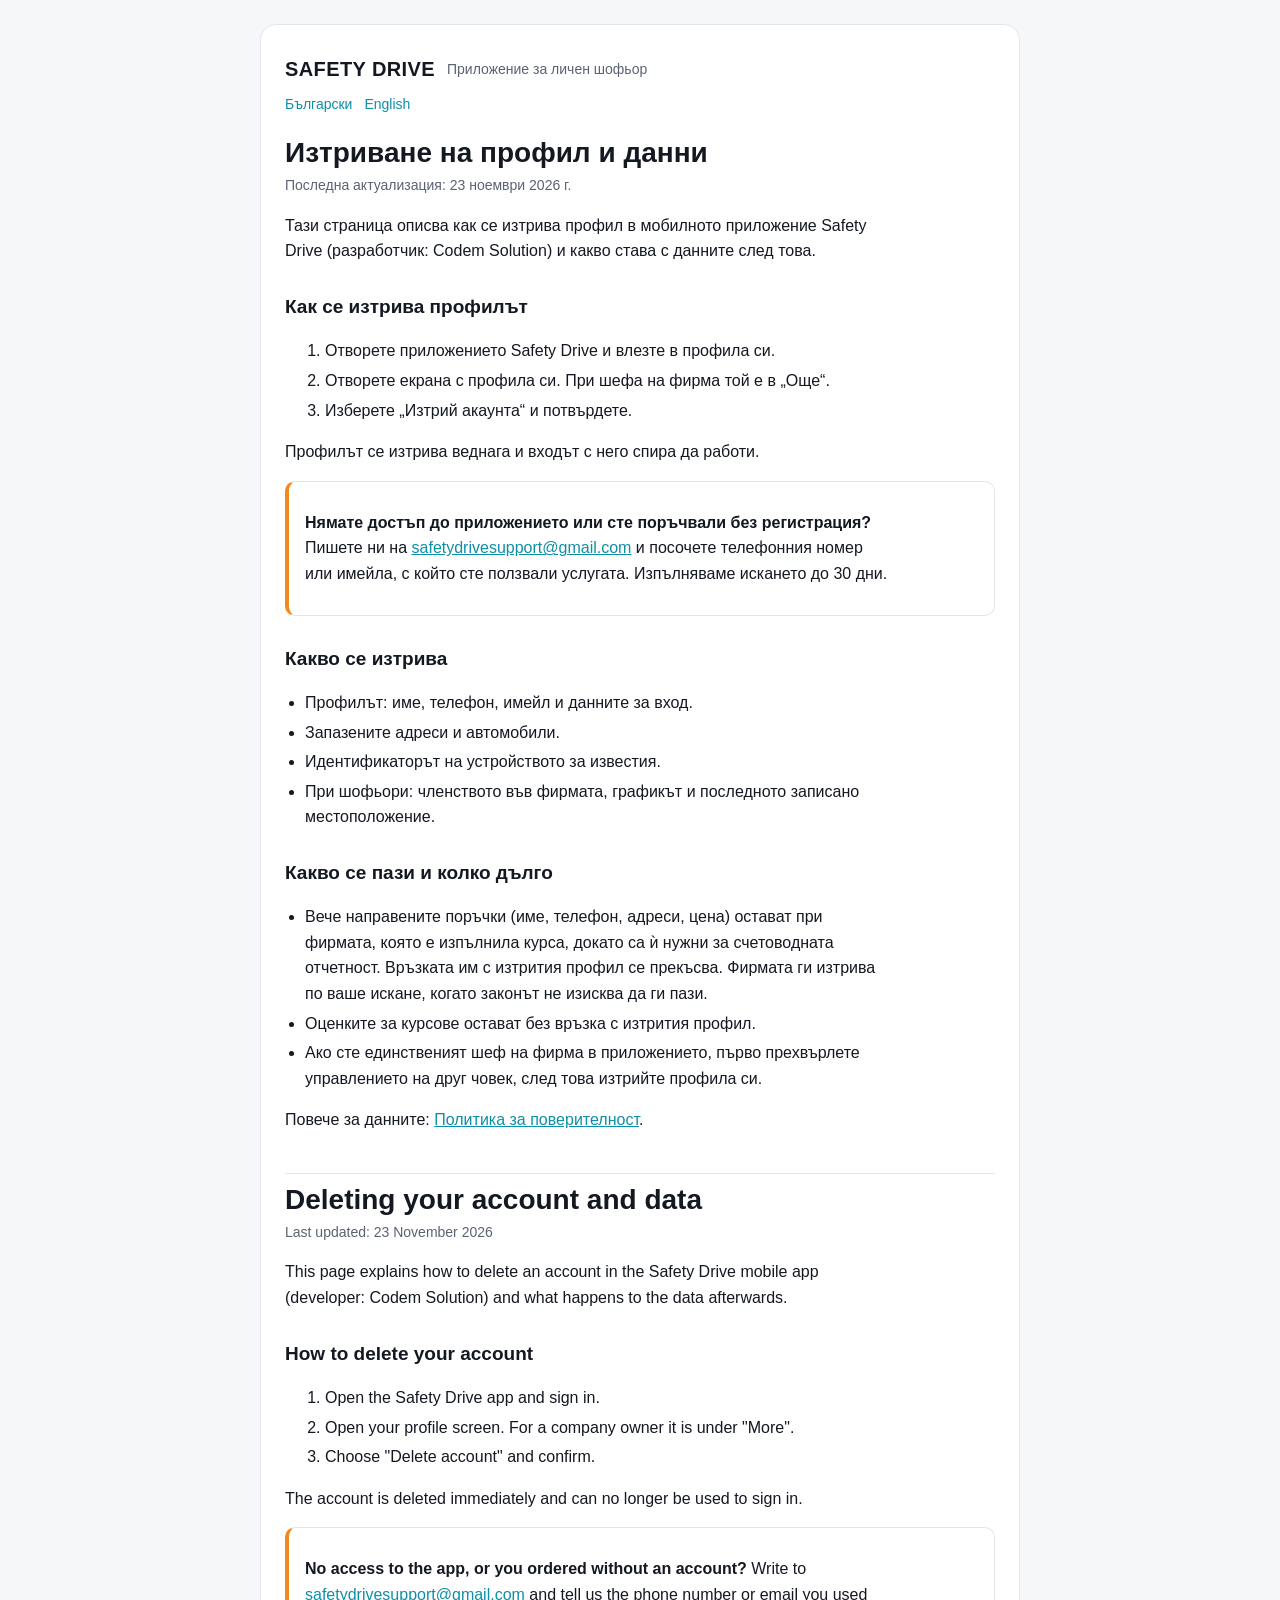
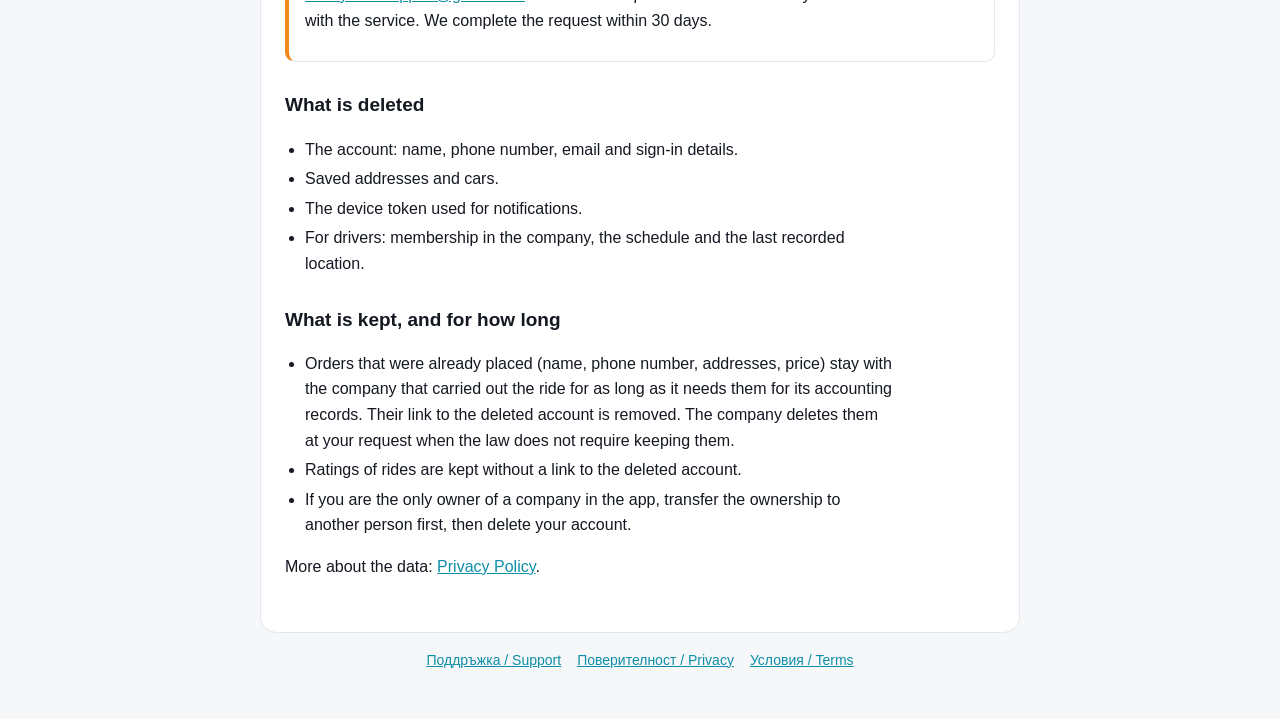
==== delete-account/index.html @ 42b5f899 "Страница за изтриване на профил и данни; политиката е уточнена по кода (IP адрес, вход с телефон, ка" ====
<!doctype html>
<html lang="bg">
<head>
<meta charset="utf-8">
<meta name="viewport" content="width=device-width, initial-scale=1">
<title>Safety Drive - Изтриване на профил и данни</title>
<meta name="description" content="Как се изтрива профил в приложението Safety Drive и какво става с данните.">
<link rel="stylesheet" href="../style.css">
</head>
<body>
<main>
  <header class="brand"><strong>SAFETY DRIVE</strong><span>Приложение за личен шофьор</span></header>
  <nav class="lang"><a href="#bg">Български</a><a href="#en">English</a></nav>

  <section id="bg" lang="bg">
    <h1>Изтриване на профил и данни</h1>
    <p class="updated">Последна актуализация: 23 ноември 2026 г.</p>

    <p>Тази страница описва как се изтрива профил в мобилното приложение Safety Drive (разработчик: Codem Solution) и какво става с данните след това.</p>

    <h2>Как се изтрива профилът</h2>
    <ol>
      <li>Отворете приложението Safety Drive и влезте в профила си.</li>
      <li>Отворете екрана с профила си. При шефа на фирма той е в „Още“.</li>
      <li>Изберете „Изтрий акаунта“ и потвърдете.</li>
    </ol>
    <p>Профилът се изтрива веднага и входът с него спира да работи.</p>

    <div class="box">
      <p><strong>Нямате достъп до приложението или сте поръчвали без регистрация?</strong> Пишете ни на <a href="mailto:safetydrivesupport@gmail.com?subject=Изтриване%20на%20данни%20Safety%20Drive">safetydrivesupport@gmail.com</a> и посочете телефонния номер или имейла, с който сте ползвали услугата. Изпълняваме искането до 30 дни.</p>
    </div>

    <h2>Какво се изтрива</h2>
    <ul>
      <li>Профилът: име, телефон, имейл и данните за вход.</li>
      <li>Запазените адреси и автомобили.</li>
      <li>Идентификаторът на устройството за известия.</li>
      <li>При шофьори: членството във фирмата, графикът и последното записано местоположение.</li>
    </ul>

    <h2>Какво се пази и колко дълго</h2>
    <ul>
      <li>Вече направените поръчки (име, телефон, адреси, цена) остават при фирмата, която е изпълнила курса, докато са ѝ нужни за счетоводната отчетност. Връзката им с изтрития профил се прекъсва. Фирмата ги изтрива по ваше искане, когато законът не изисква да ги пази.</li>
      <li>Оценките за курсове остават без връзка с изтрития профил.</li>
      <li>Ако сте единственият шеф на фирма в приложението, първо прехвърлете управлението на друг човек, след това изтрийте профила си.</li>
    </ul>

    <p>Повече за данните: <a href="../privacy/">Политика за поверителност</a>.</p>
  </section>

  <hr>

  <section id="en" lang="en">
    <h1>Deleting your account and data</h1>
    <p class="updated">Last updated: 23 November 2026</p>

    <p>This page explains how to delete an account in the Safety Drive mobile app (developer: Codem Solution) and what happens to the data afterwards.</p>

    <h2>How to delete your account</h2>
    <ol>
      <li>Open the Safety Drive app and sign in.</li>
      <li>Open your profile screen. For a company owner it is under "More".</li>
      <li>Choose "Delete account" and confirm.</li>
    </ol>
    <p>The account is deleted immediately and can no longer be used to sign in.</p>

    <div class="box">
      <p><strong>No access to the app, or you ordered without an account?</strong> Write to <a href="mailto:safetydrivesupport@gmail.com?subject=Safety%20Drive%20data%20deletion">safetydrivesupport@gmail.com</a> and tell us the phone number or email you used with the service. We complete the request within 30 days.</p>
    </div>

    <h2>What is deleted</h2>
    <ul>
      <li>The account: name, phone number, email and sign-in details.</li>
      <li>Saved addresses and cars.</li>
      <li>The device token used for notifications.</li>
      <li>For drivers: membership in the company, the schedule and the last recorded location.</li>
    </ul>

    <h2>What is kept, and for how long</h2>
    <ul>
      <li>Orders that were already placed (name, phone number, addresses, price) stay with the company that carried out the ride for as long as it needs them for its accounting records. Their link to the deleted account is removed. The company deletes them at your request when the law does not require keeping them.</li>
      <li>Ratings of rides are kept without a link to the deleted account.</li>
      <li>If you are the only owner of a company in the app, transfer the ownership to another person first, then delete your account.</li>
    </ul>

    <p>More about the data: <a href="../privacy/#en">Privacy Policy</a>.</p>
  </section>
</main>
<footer><a href="../">Поддръжка / Support</a><a href="../privacy/">Поверителност / Privacy</a><a href="../terms/">Условия / Terms</a></footer>
</body>
</html>
---- style.css ----
:root {
  --bg: #f6f7f9;
  --paper: #ffffff;
  --ink: #141821;
  --muted: #5a6273;
  --line: #e3e6ec;
  --accent: #0e8fa8;
  --accent-strong: #f08a1c;
}
@media (prefers-color-scheme: dark) {
  :root {
    --bg: #0e121b;
    --paper: #161b26;
    --ink: #eef1f6;
    --muted: #9aa3b5;
    --line: #262d3b;
    --accent: #2ccfe8;
    --accent-strong: #ff9a2e;
  }
}
* { box-sizing: border-box; }
html { -webkit-text-size-adjust: 100%; }
body {
  margin: 0;
  background: var(--bg);
  color: var(--ink);
  font: 16px/1.6 -apple-system, BlinkMacSystemFont, "Segoe UI", Roboto, "Helvetica Neue", Arial, sans-serif;
  padding: 24px 16px 48px;
}
main {
  max-width: 760px;
  margin: 0 auto;
  background: var(--paper);
  border: 1px solid var(--line);
  border-radius: 16px;
  padding: 28px 24px 36px;
}
header.brand { display: flex; align-items: center; gap: 12px; margin-bottom: 8px; }
header.brand strong { font-size: 20px; letter-spacing: 0.02em; }
header.brand span { color: var(--muted); font-size: 14px; }
nav.lang { font-size: 14px; margin: 4px 0 20px; color: var(--muted); }
nav.lang a { color: var(--accent); text-decoration: none; margin-right: 12px; }
h1 { font-size: 28px; line-height: 1.25; margin: 8px 0 4px; text-wrap: balance; }
h2 { font-size: 19px; margin: 28px 0 8px; text-wrap: balance; }
p, li { max-width: 66ch; }
ul { padding-left: 20px; }
li { margin: 4px 0; }
a { color: var(--accent); }
.updated { color: var(--muted); font-size: 14px; margin: 0 0 16px; }
.box {
  border: 1px solid var(--line);
  border-left: 4px solid var(--accent-strong);
  border-radius: 10px;
  padding: 12px 16px;
  margin: 16px 0;
}
hr { border: 0; border-top: 1px solid var(--line); margin: 40px 0 8px; }
footer { max-width: 760px; margin: 16px auto 0; color: var(--muted); font-size: 14px; text-align: center; }
footer a { margin: 0 8px; }
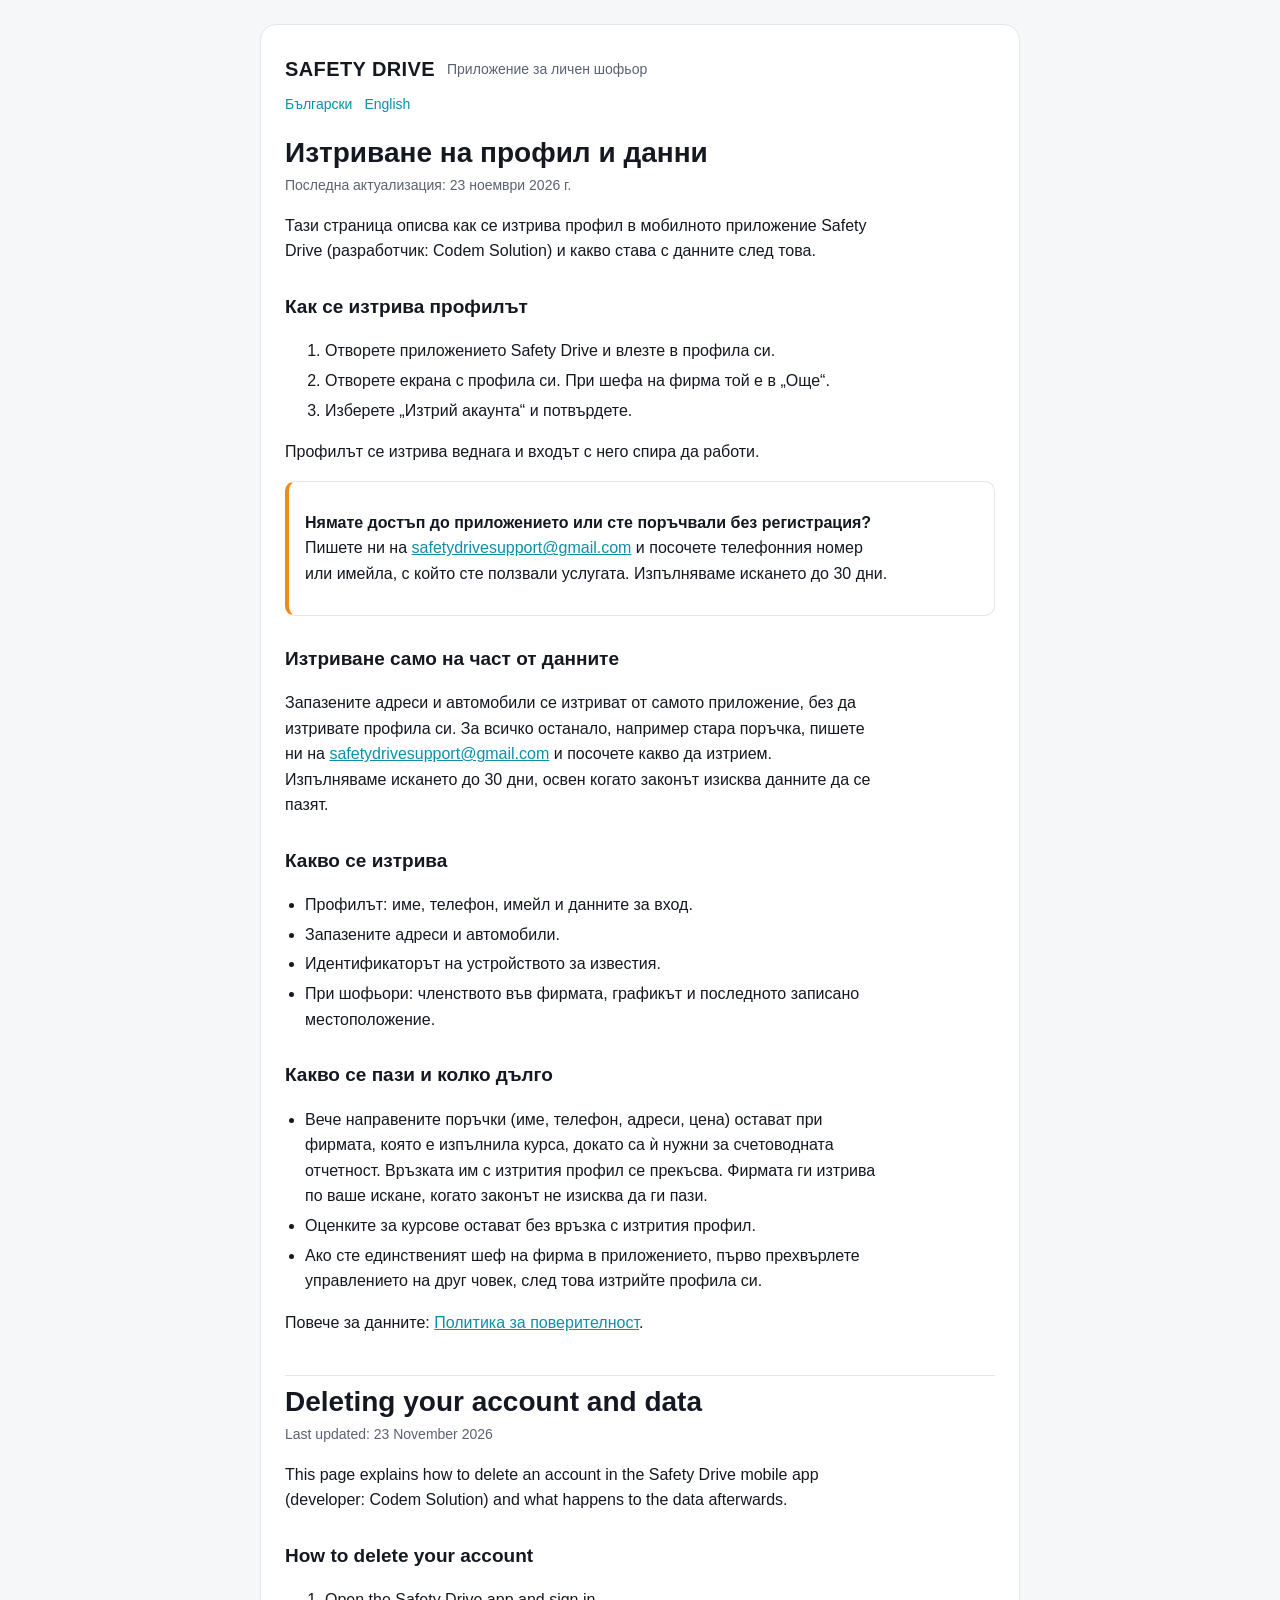
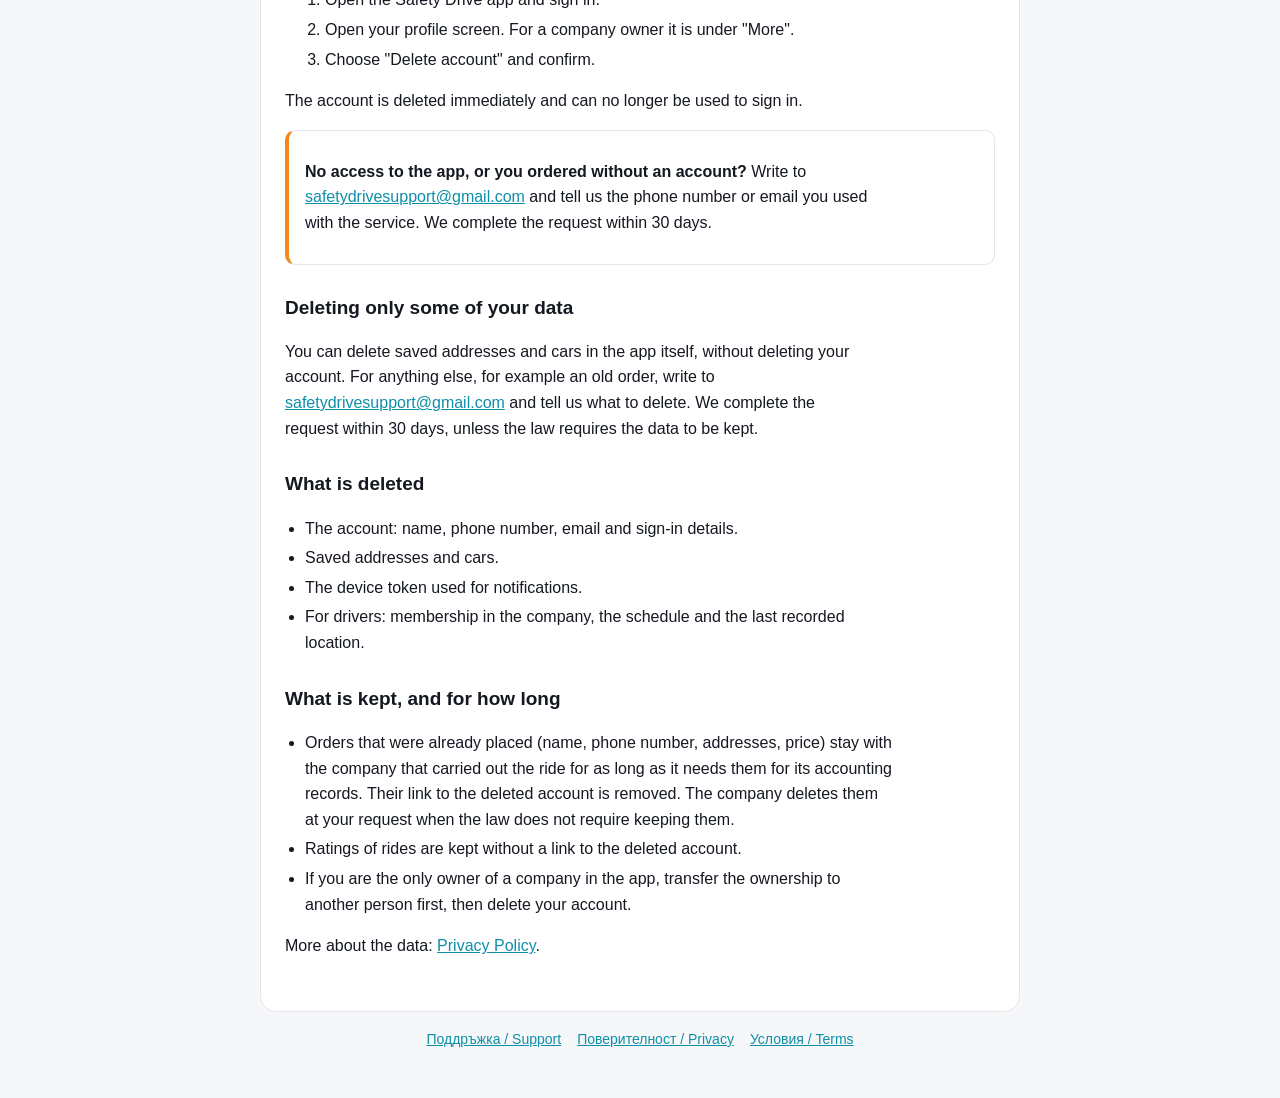
==== commit f4dc2c2f: "Страницата за изтриване: как се изтрива само част от данните Co-Authored-By: Claude Fable 5.2 <norep" ====
--- a/delete-account/index.html
+++ b/delete-account/index.html
@@ -29,6 +29,9 @@
     <div class="box">
       <p><strong>Нямате достъп до приложението или сте поръчвали без регистрация?</strong> Пишете ни на <a href="mailto:safetydrivesupport@gmail.com?subject=Изтриване%20на%20данни%20Safety%20Drive">safetydrivesupport@gmail.com</a> и посочете телефонния номер или имейла, с който сте ползвали услугата. Изпълняваме искането до 30 дни.</p>
     </div>
+
+    <h2>Изтриване само на част от данните</h2>
+    <p>Запазените адреси и автомобили се изтриват от самото приложение, без да изтривате профила си. За всичко останало, например стара поръчка, пишете ни на <a href="mailto:safetydrivesupport@gmail.com?subject=Изтриване%20на%20данни%20Safety%20Drive">safetydrivesupport@gmail.com</a> и посочете какво да изтрием. Изпълняваме искането до 30 дни, освен когато законът изисква данните да се пазят.</p>
 
     <h2>Какво се изтрива</h2>
     <ul>
@@ -68,6 +71,9 @@
       <p><strong>No access to the app, or you ordered without an account?</strong> Write to <a href="mailto:safetydrivesupport@gmail.com?subject=Safety%20Drive%20data%20deletion">safetydrivesupport@gmail.com</a> and tell us the phone number or email you used with the service. We complete the request within 30 days.</p>
     </div>
 
+    <h2>Deleting only some of your data</h2>
+    <p>You can delete saved addresses and cars in the app itself, without deleting your account. For anything else, for example an old order, write to <a href="mailto:safetydrivesupport@gmail.com?subject=Safety%20Drive%20data%20deletion">safetydrivesupport@gmail.com</a> and tell us what to delete. We complete the request within 30 days, unless the law requires the data to be kept.</p>
+
     <h2>What is deleted</h2>
     <ul>
       <li>The account: name, phone number, email and sign-in details.</li>
